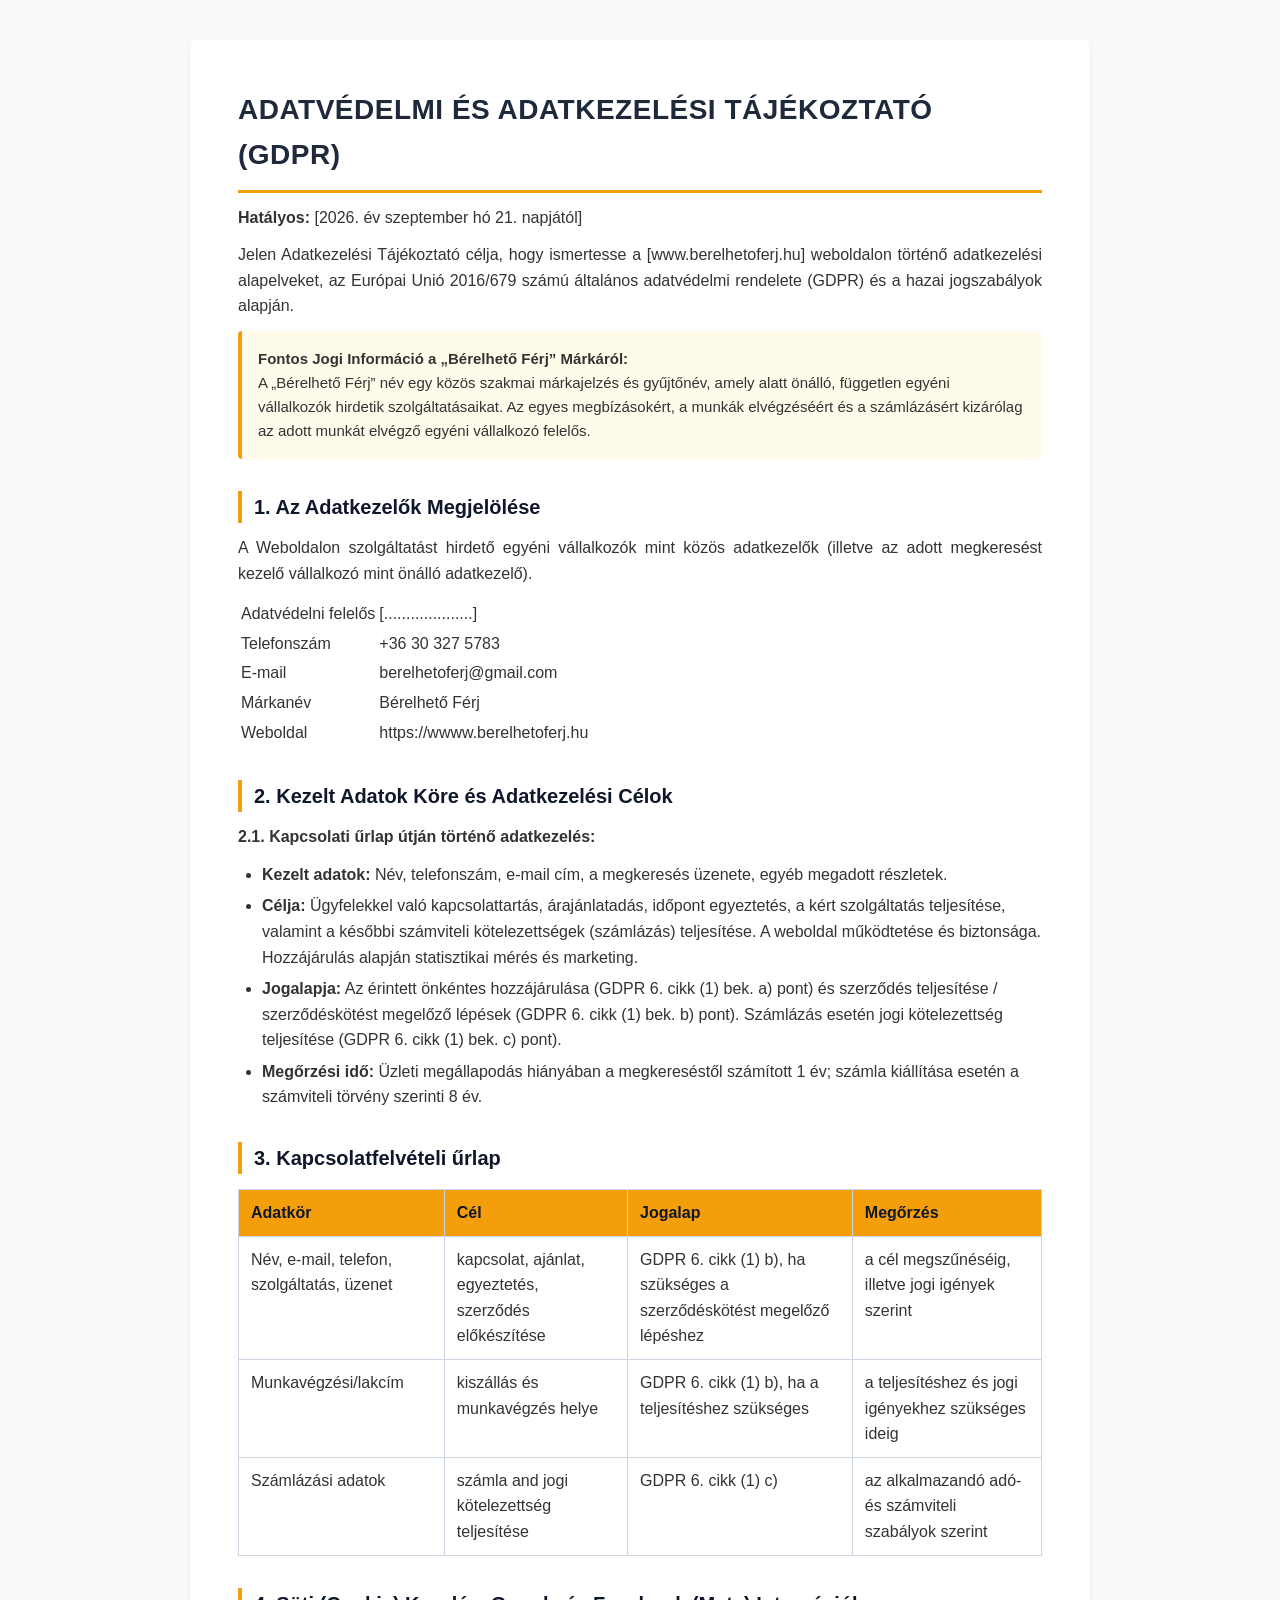
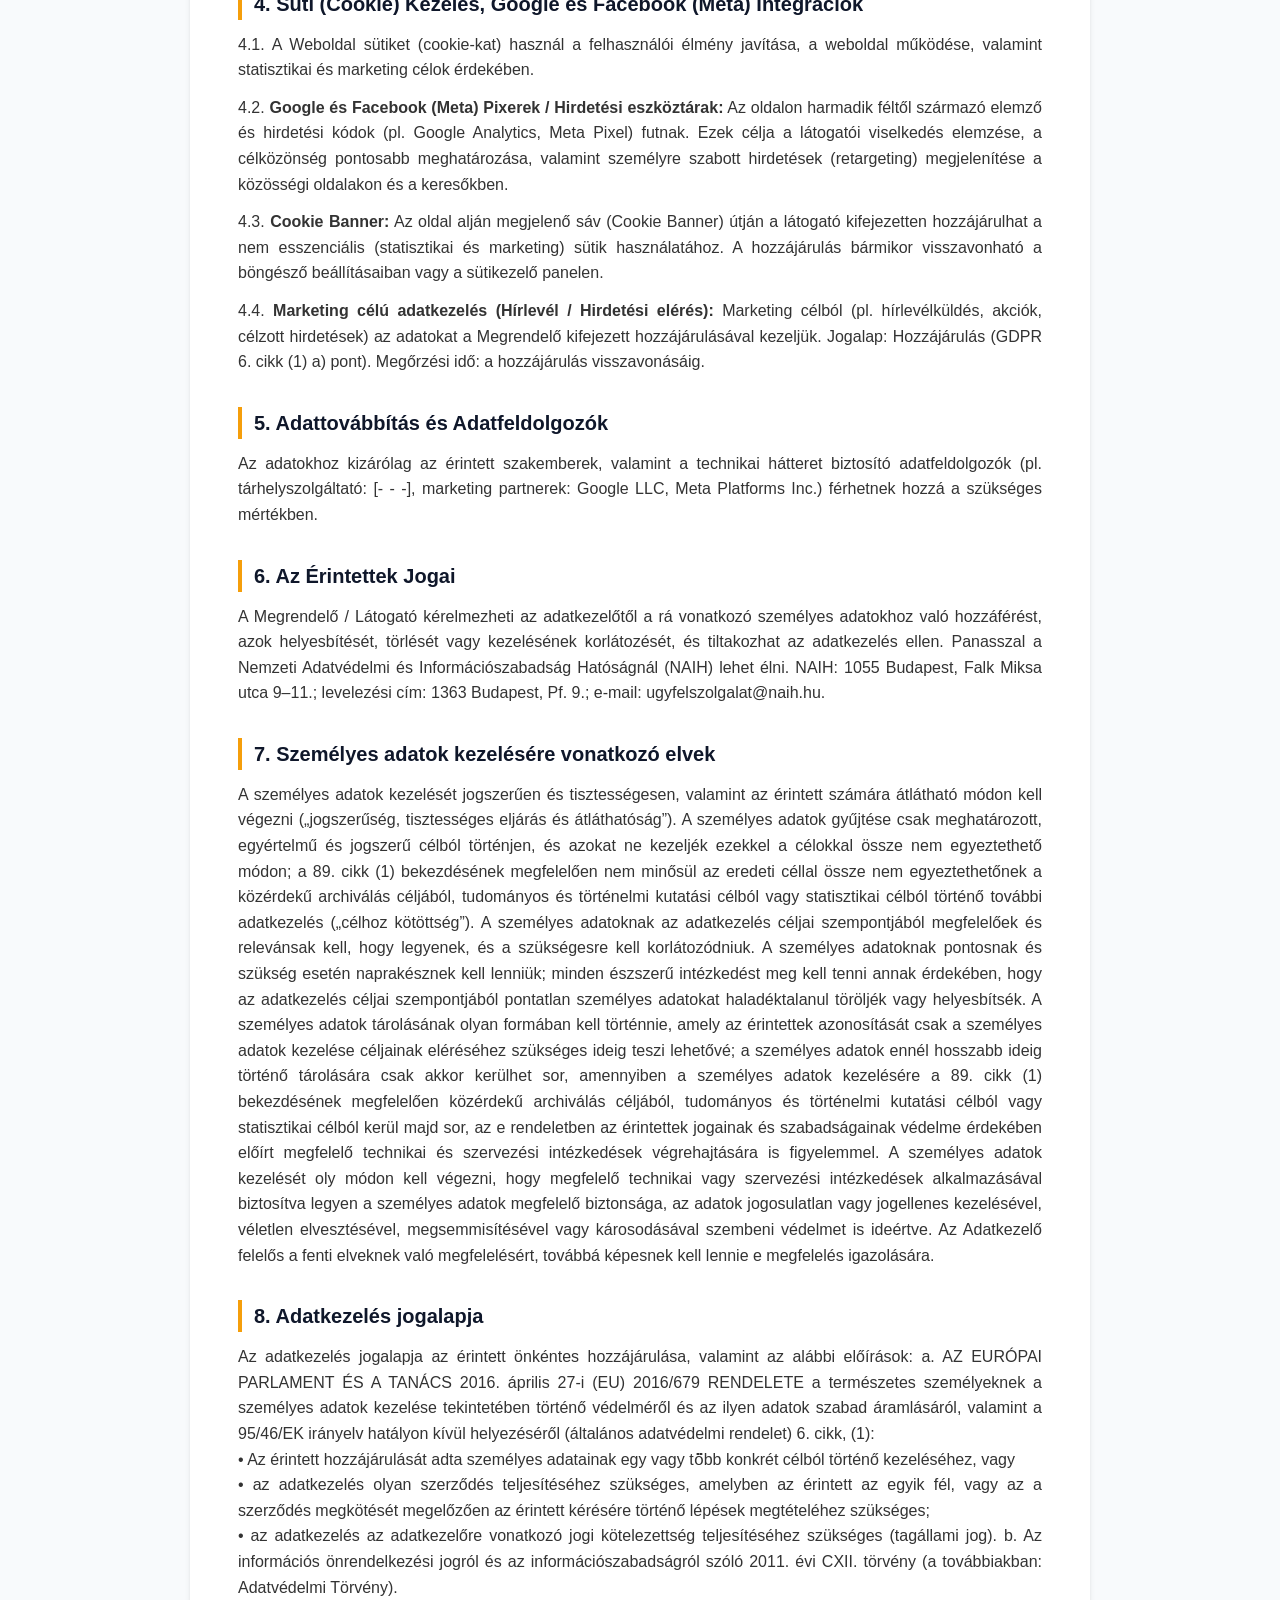
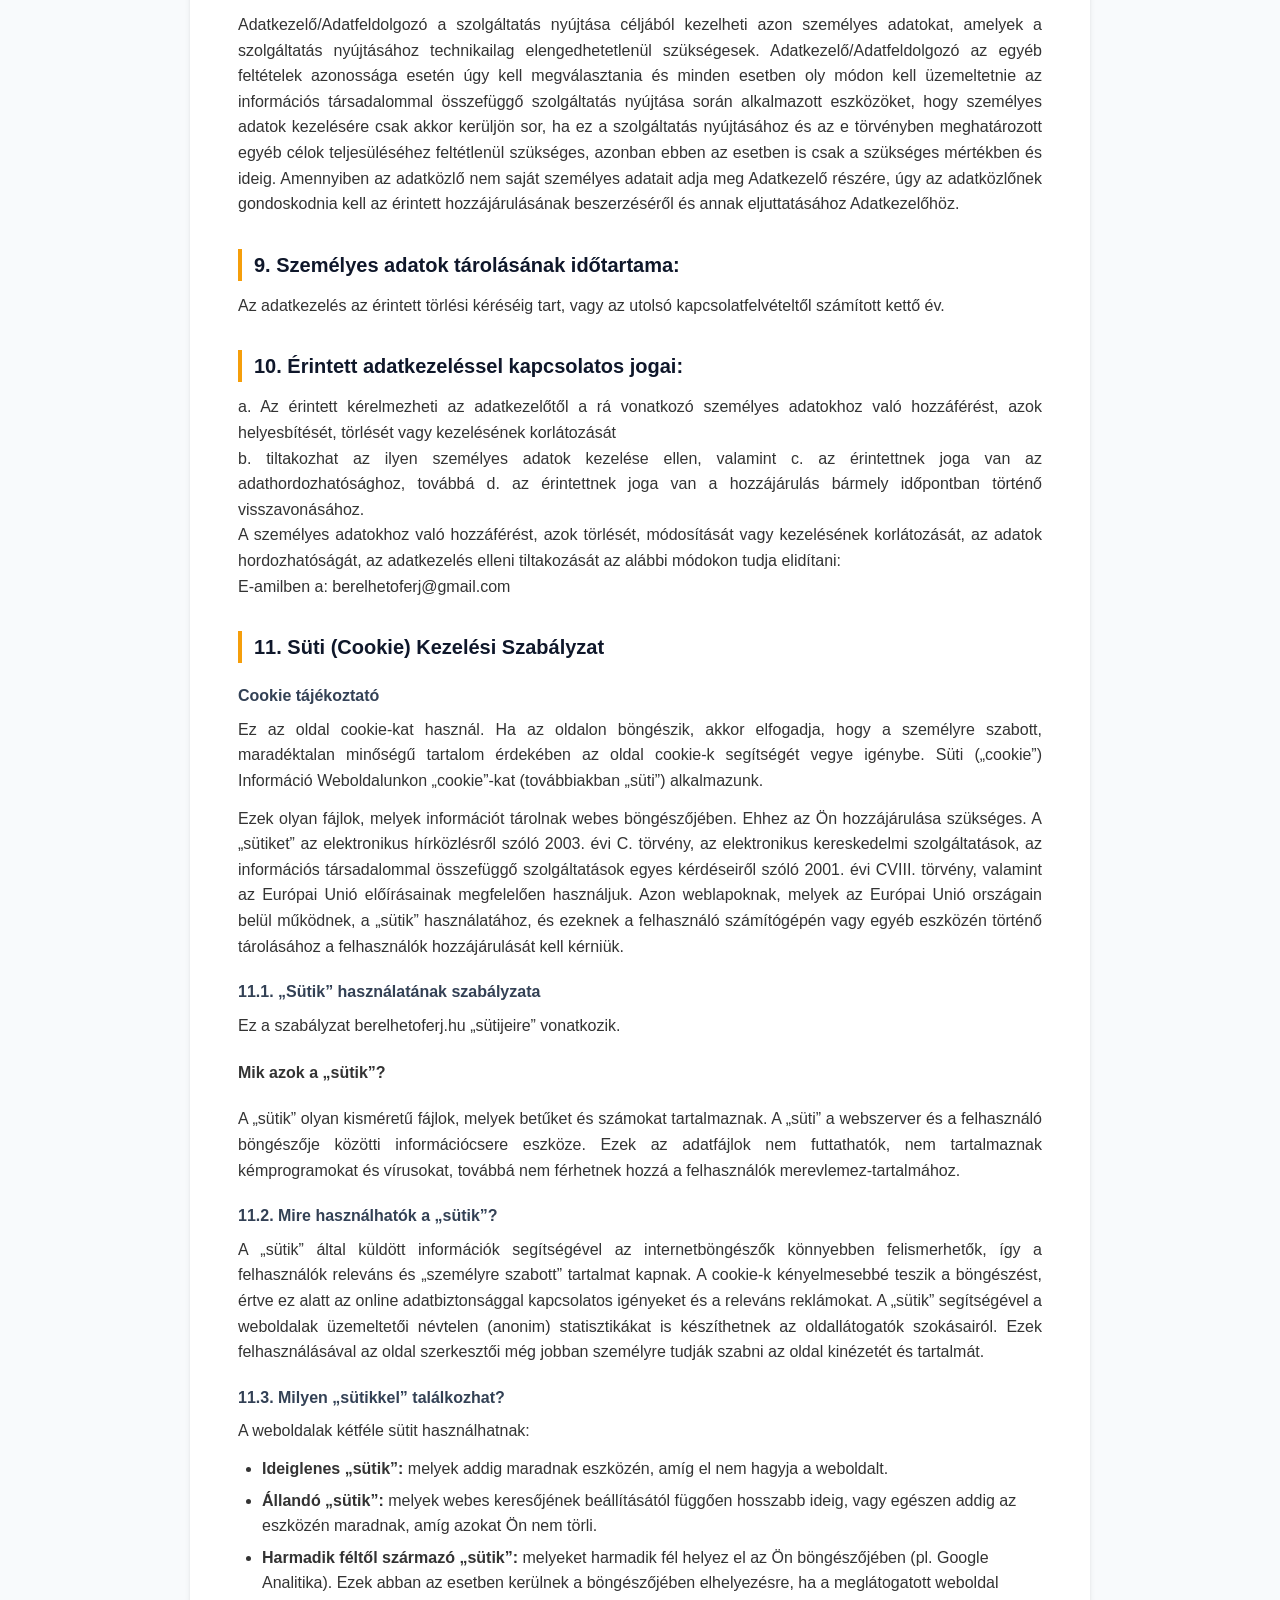
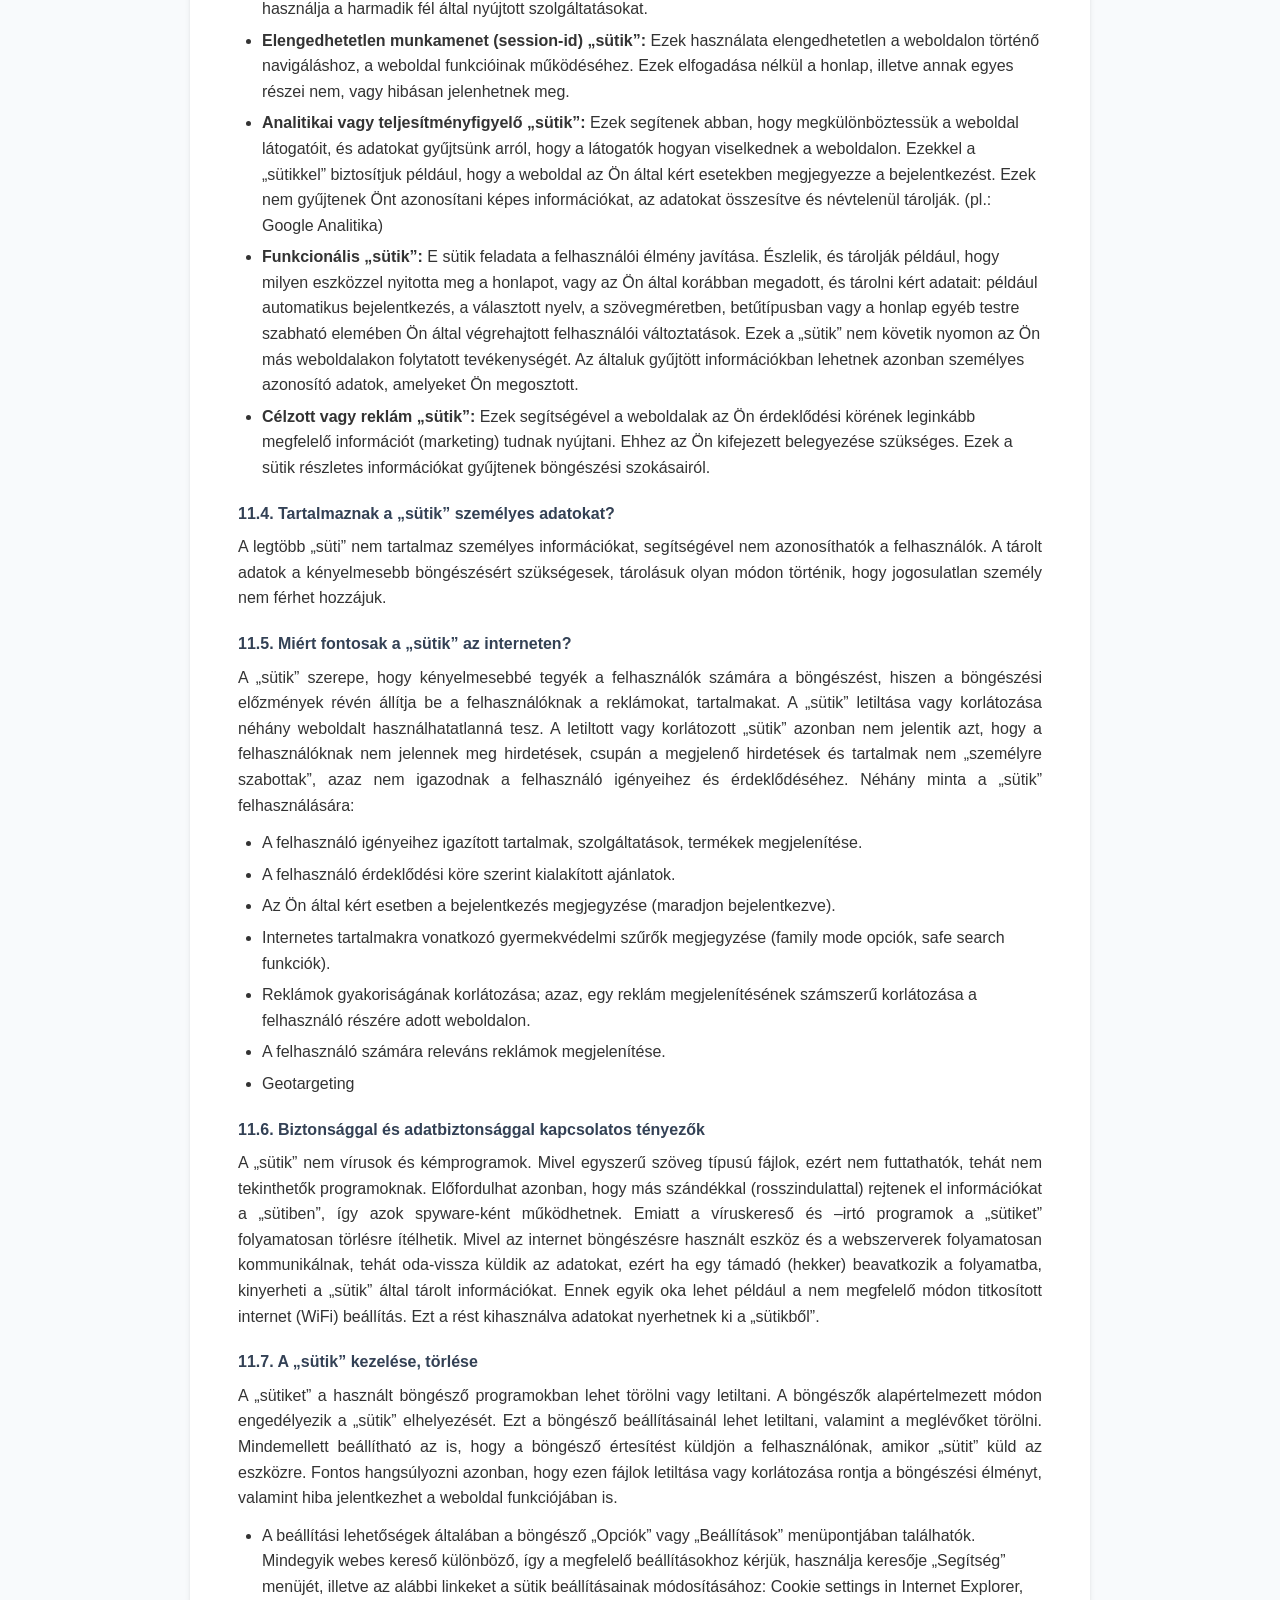
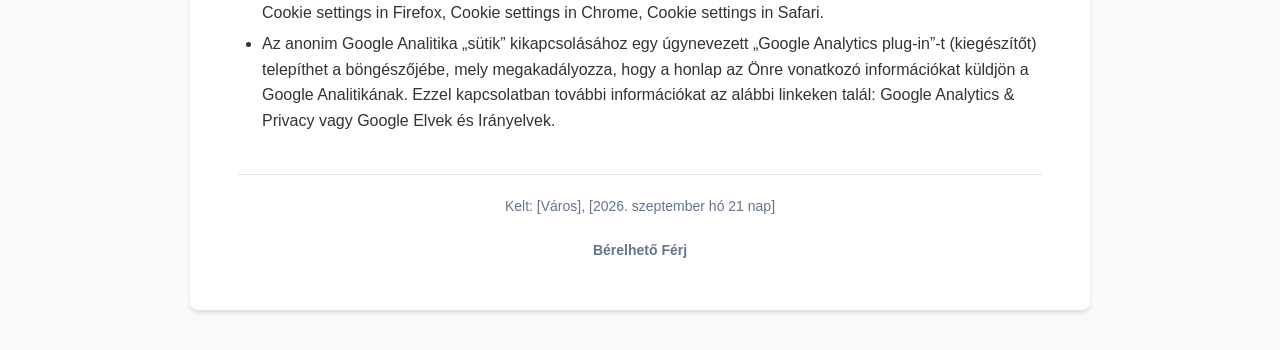
==== gdpr/gdpr_berelheto_ferj.html @ 4dc8871f "Add files via upload" ====
<!DOCTYPE html>
<html lang="hu">
<head>
    <meta charset="UTF-8">
    <meta name="viewport" content="width=device-width, initial-scale=1.0">
    <title>Adatkezelési Tájékoztató (GDPR) - Bérelhető Férj</title>
    <style>
        :root {
            --primary: #f59e0b;
            --primary-dark: #d97706;
            --text-main: #333333;
            --text-muted: #64748b;
            --bg-body: #f8fafc;
            --bg-card: #ffffff;
            --border-color: #e2e8f0;
        }
        *, *::before, *::after { box-sizing: border-box; }
        body {
            margin: 0;
            padding: 0;
            background-color: var(--bg-body);
            font-family: 'Helvetica Neue', Helvetica, Arial, sans-serif;
            color: var(--text-main);
            line-height: 1.6;
            font-size: 16px;
        }
        .container {
            max-width: 900px;
            margin: 40px auto;
            background: var(--bg-card);
            padding: 48px;
            border-radius: 8px;
            box-shadow: 0 4px 6px -1px rgba(0, 0, 0, 0.1), 0 2px 4px -1px rgba(0, 0, 0, 0.06);
        }

        .meta-box {
    background: #fffbeb;
    border-left: 4px solid var(--primary);
    padding: 16px;
    margin-bottom: 24px;
    border-radius: 4px;
    font-size: 15px;
}

        h1 {
            font-size: 28px;
            color: #1e293b;
            margin-top: 0;
            margin-bottom: 12px;
            text-transform: uppercase;
            letter-spacing: 0.5px;
            border-bottom: 3px solid var(--primary);
            padding-bottom: 12px;
        }
        h2 {
            font-size: 20px;
            color: #0f172a;
            margin-top: 32px;
            margin-bottom: 12px;
            border-left: 4px solid var(--primary);
            padding-left: 12px;
        }
        h3 { font-size: 16px; color: #334155; margin-top: 20px; margin-bottom: 8px; }
        p { margin: 0 0 12px 0; text-align: justify; }
        ul { margin: 0 0 16px 0; padding-left: 24px; }
        li { margin-bottom: 6px; }

  table.custom-table {
    width: 100%;
    border-collapse: collapse;
    font-family: sans-serif;
    margin-top: 15px;
  }
  table.custom-table th, 
  table.custom-table td {
    border: 1px solid #cbd5e1;
    padding: 10px 12px;
    text-align: left;
    vertical-align: top;
  }
  table.custom-table th {
    background-color: #f59e0b;
    color: #0f172a; /* Sötét szöveg a jó olvashatóságért */
    font-weight: bold;
  }


        .footer-note {
            margin-top: 40px;
            padding-top: 20px;
            border-top: 1px solid var(--border-color);
            text-align: center;
            font-size: 14px;
            color: var(--text-muted);
        }
        @media (max-width: 768px) {
            .container { margin: 0; padding: 20px; border-radius: 0; box-shadow: none; }
            h1 { font-size: 22px; }
            h2 { font-size: 18px; }
        }
    </style>
</head>
<body>

    <div class="container" contenteditable="true">
        <h1>ADATVÉDELMI ÉS ADATKEZELÉSI TÁJÉKOZTATÓ (GDPR)</h1>
        <p><strong>Hatályos:</strong> [2026. év szeptember hó 21. napjától]</p>
        <p>Jelen Adatkezelési Tájékoztató célja, hogy ismertesse a <span>[www.berelhetoferj.hu]</span> weboldalon történő adatkezelési alapelveket, az Európai Unió 2016/679 számú általános adatvédelmi rendelete (GDPR) és a hazai jogszabályok alapján.</p>

        <div class="meta-box">
            <strong>Fontos Jogi Információ a „Bérelhető Férj” Márkáról:</strong><br>
            A „Bérelhető Férj” név egy közös szakmai márkajelzés és gyűjtőnév, amely alatt önálló, független egyéni vállalkozók hirdetik szolgáltatásaikat. Az egyes megbízásokért, a munkák elvégzéséért és a számlázásért kizárólag az adott munkát elvégző egyéni vállalkozó felelős.
        </div>

        <h2>1. Az Adatkezelők Megjelölése</h2>
        <p>A Weboldalon szolgáltatást hirdető egyéni vállalkozók mint közös adatkezelők (illetve az adott megkeresést kezelő vállalkozó mint önálló adatkezelő).</p>

<table>
    <tbody>
        <tr>
            <td>Adatvédelni felelős</td>
            <td>[....................]</td>
        </tr>

        <tr>
            <td>Telefonszám</td>
            <td>+36 30 327 5783</td>
        </tr>
      
        <tr>
            <td>E-mail</td>
            <td>berelhetoferj@gmail.com</td>
        </tr>

        <tr>
            <td>Márkanév</td>
            <td>Bérelhető Férj</td>
        </tr>

        <tr>
            <td>Weboldal</td>
            <td>https://wwww.berelhetoferj.hu</td>
        </tr>
    </tbody>
</table>



        <h2>2. Kezelt Adatok Köre és Adatkezelési Célok</h2>
        <p><strong>2.1. Kapcsolati űrlap útján történő adatkezelés:</strong></p>
        <ul>
            <li><strong>Kezelt adatok:</strong> Név, telefonszám, e-mail cím, a megkeresés üzenete, egyéb megadott részletek.</li>
            <li><strong>Célja:</strong> Ügyfelekkel való kapcsolattartás, árajánlatadás, időpont egyeztetés, a kért szolgáltatás teljesítése, valamint a későbbi számviteli kötelezettségek (számlázás) teljesítése. A weboldal működtetése és biztonsága.
Hozzájárulás alapján statisztikai mérés és marketing.</li>
            <li><strong>Jogalapja:</strong> Az érintett önkéntes hozzájárulása (GDPR 6. cikk (1) bek. a) pont) és szerződés teljesítése / szerződéskötést megelőző lépések (GDPR 6. cikk (1) bek. b) pont). Számlázás esetén jogi kötelezettség teljesítése (GDPR 6. cikk (1) bek. c) pont).</li>
            <li><strong>Megőrzési idő:</strong> Üzleti megállapodás hiányában a megkereséstől számított 1 év; számla kiállítása esetén a számviteli törvény szerinti 8 év.</li>
        </ul>

        <h2>3. Kapcsolatfelvételi űrlap</h2>
    <table class="custom-table">
    <thead>
        <tr>
            <th>Adatkör</th>
            <th>Cél</th>
            <th>Jogalap</th>
            <th>Megőrzés</th>
        </tr>
    </thead>
    <tbody>
        <tr>
            <td>Név, e-mail, telefon, szolgáltatás, üzenet</td>
            <td>kapcsolat, ajánlat, egyeztetés, szerződés előkészítése</td>
            <td>GDPR 6. cikk (1) b), ha szükséges a szerződéskötést megelőző lépéshez</td>
            <td>a cél megszűnéséig, illetve jogi igények szerint</td>
        </tr>
        <tr>
            <td>Munkavégzési/lakcím</td>
            <td>kiszállás és munkavégzés helye</td>
            <td>GDPR 6. cikk (1) b), ha a teljesítéshez szükséges</td>
            <td>a teljesítéshez és jogi igényekhez szükséges ideig</td>
        </tr>
        <tr>
            <td>Számlázási adatok</td>
            <td>számla and jogi kötelezettség teljesítése</td>
            <td>GDPR 6. cikk (1) c)</td>
            <td>az alkalmazandó adó- és számviteli szabályok szerint</td>
        </tr>
    </tbody>
</table>


        <h2>4. Süti (Cookie) Kezelés, Google és Facebook (Meta) Integrációk</h2>
        <p>4.1. A Weboldal sütiket (cookie-kat) használ a felhasználói élmény javítása, a weboldal működése, valamint statisztikai és marketing célok érdekében.</p>
        <p>4.2. <strong>Google és Facebook (Meta) Pixerek / Hirdetési eszköztárak:</strong> Az oldalon harmadik féltől származó elemző és hirdetési kódok (pl. Google Analytics, Meta Pixel) futnak. Ezek célja a látogatói viselkedés elemzése, a célközönség pontosabb meghatározása, valamint személyre szabott hirdetések (retargeting) megjelenítése a közösségi oldalakon és a keresőkben.</p>
        <p>4.3. <strong>Cookie Banner:</strong> Az oldal alján megjelenő sáv (Cookie Banner) útján a látogató kifejezetten hozzájárulhat a nem esszenciális (statisztikai és marketing) sütik használatához. A hozzájárulás bármikor visszavonható a böngésző beállításaiban vagy a sütikezelő panelen.</p>
        <p>4.4. <strong>Marketing célú adatkezelés (Hírlevél / Hirdetési elérés):</strong> Marketing célból (pl. hírlevélküldés, akciók, célzott hirdetések) az adatokat a Megrendelő kifejezett hozzájárulásával kezeljük. Jogalap: Hozzájárulás (GDPR 6. cikk (1) a) pont). Megőrzési idő: a hozzájárulás visszavonásáig.</p>

        <h2>5. Adattovábbítás és Adatfeldolgozók</h2>
        <p>Az adatokhoz kizárólag az érintett szakemberek, valamint a technikai hátteret biztosító adatfeldolgozók (pl. tárhelyszolgáltató: <span>[- - -]</span>, marketing partnerek: Google LLC, Meta Platforms Inc.) férhetnek hozzá a szükséges mértékben.</p>

        <h2>6. Az Érintettek Jogai</h2>
        <p>A Megrendelő / Látogató kérelmezheti az adatkezelőtől a rá vonatkozó személyes adatokhoz való hozzáférést, azok helyesbítését, törlését vagy kezelésének korlátozését, és tiltakozhat az adatkezelés ellen. Panasszal a Nemzeti Adatvédelmi és Információszabadság Hatóságnál (NAIH) lehet élni. NAIH: 1055
Budapest, Falk Miksa utca 9–11.; levelezési cím: 1363 Budapest, Pf. 9.; e-mail: ugyfelszolgalat@naih.hu.</p>
        
        <h2>7. Személyes adatok kezelésére vonatkozó elvek</h2>
        <p>A személyes adatok kezelését jogszerűen és tisztességesen, valamint az érintett számára átlátható módon kell végezni („jogszerűség, tisztességes eljárás és átláthatóság”). A személyes adatok gyűjtése csak meghatározott, egyértelmű és jogszerű célból történjen, és azokat ne kezeljék ezekkel a célokkal össze nem egyeztethető módon; a 89. cikk (1) bekezdésének megfelelően nem minősül az eredeti céllal össze nem egyeztethetőnek a közérdekű archiválás céljából, tudományos és történelmi kutatási célból vagy statisztikai célból történő további adatkezelés („célhoz kötöttség”). A személyes adatoknak az adatkezelés céljai szempontjából megfelelőek és relevánsak kell, hogy legyenek, és a szükségesre kell korlátozódniuk. A személyes adatoknak pontosnak és szükség esetén naprakésznek kell lenniük; minden észszerű intézkedést meg kell tenni annak érdekében, hogy az adatkezelés céljai szempontjából pontatlan személyes adatokat haladéktalanul töröljék vagy helyesbítsék. A személyes adatok tárolásának olyan formában kell történnie, amely az érintettek azonosítását csak a személyes adatok kezelése céljainak eléréséhez szükséges ideig teszi lehetővé; a személyes adatok ennél hosszabb ideig történő tárolására csak akkor kerülhet sor, amennyiben a személyes adatok kezelésére a 89. cikk (1) bekezdésének megfelelően közérdekű archiválás céljából, tudományos és történelmi kutatási célból vagy statisztikai célból kerül majd sor, az e rendeletben az érintettek jogainak és szabadságainak védelme érdekében előírt megfelelő technikai és szervezési intézkedések végrehajtására is figyelemmel. A személyes adatok kezelését oly módon kell végezni, hogy megfelelő technikai vagy szervezési intézkedések alkalmazásával biztosítva legyen a személyes adatok megfelelő biztonsága, az adatok jogosulatlan vagy jogellenes kezelésével, véletlen elvesztésével, megsemmisítésével vagy károsodásával szembeni védelmet is ideértve. Az Adatkezelő felelős a fenti elveknek való megfelelésért, továbbá képesnek kell lennie e megfelelés igazolására.   
        </p>

        <h2>8. Adatkezelés jogalapja</h2>
        <p>Az adatkezelés jogalapja az érintett önkéntes hozzájárulása, valamint az alábbi előírások: a. AZ EURÓPAI PARLAMENT ÉS A TANÁCS 2016. április 27-i (EU) 2016/679 RENDELETE a természetes személyeknek a személyes adatok kezelése tekintetében történő védelméről és az ilyen adatok szabad áramlásáról, valamint a 95/46/EK irányelv hatályon kívül helyezéséről (általános adatvédelmi rendelet) 6. cikk, (1):
            <br>• Az érintett hozzájárulását adta személyes adatainak egy vagy tö̈bb konkrét célból történő kezeléséhez, vagy 
            <br>• az adatkezelés olyan szerződés teljesítéséhez szükséges, amelyben az érintett az egyik fél, vagy az a szerződés megkötését megelőzően az érintett kérésére történő lépések megtételéhez szükséges; 
            <br>• az adatkezelés az adatkezelőre vonatkozó jogi kötelezettség teljesítéséhez szükséges (tagállami jog). b. Az információs önrendelkezési jogról és az információszabadságról szóló 2011. évi CXII. törvény (a továbbiakban: Adatvédelmi Törvény).
            </p>
        <p>Adatkezelő/Adatfeldolgozó a szolgáltatás nyújtása céljából kezelheti azon személyes adatokat, amelyek a szolgáltatás nyújtásához technikailag elengedhetetlenül szükségesek. Adatkezelő/Adatfeldolgozó az egyéb feltételek azonossága esetén úgy kell megválasztania és minden esetben oly módon kell üzemeltetnie az információs társadalommal összefüggő szolgáltatás nyújtása során alkalmazott eszközöket, hogy személyes adatok kezelésére csak akkor kerüljön sor, ha ez a szolgáltatás nyújtásához és az e törvényben meghatározott egyéb célok teljesüléséhez feltétlenül szükséges, azonban ebben az esetben is csak a szükséges mértékben és ideig. Amennyiben az adatközlő nem saját személyes adatait adja meg Adatkezelő részére, úgy az adatközlőnek gondoskodnia kell az érintett hozzájárulásának beszerzéséről és annak eljuttatásához Adatkezelőhöz.</p>

        <h2>9. Személyes adatok tárolásának időtartama:</h2>
        <p>Az adatkezelés az érintett törlési kéréséig tart, vagy az utolsó kapcsolatfelvételtől számított kettő év.</p>

        <h2>10. Érintett adatkezeléssel kapcsolatos jogai:</h2>
        <p>a. Az érintett kérelmezheti az adatkezelőtől a rá vonatkozó személyes adatokhoz való hozzáférést, azok helyesbítését, törlését vagy kezelésének korlátozását
            <br>
            b. tiltakozhat az ilyen személyes adatok kezelése ellen, valamint c. az érintettnek joga van az adathordozhatósághoz, továbbá d. az érintettnek joga van a hozzájárulás bármely időpontban történő visszavonásához.
            <br>
            A személyes adatokhoz való hozzáférést, azok törlését, módosítását vagy kezelésének korlátozását, az adatok hordozhatóságát, az adatkezelés elleni tiltakozását az alábbi módokon tudja elidítani:
            <br>E-amilben a: berelhetoferj@gmail.com

        </p>

        <h2>11. Süti (Cookie) Kezelési Szabályzat</h2>

<h3>Cookie tájékoztató</h3>
<p>Ez az oldal cookie-kat használ. Ha az oldalon böngészik, akkor elfogadja, hogy a személyre szabott, maradéktalan minőségű tartalom érdekében az oldal cookie-k segítségét vegye igénybe. Süti („cookie”) Információ Weboldalunkon „cookie”-kat (továbbiakban „süti”) alkalmazunk.</p>

<p>Ezek olyan fájlok, melyek információt tárolnak webes böngészőjében. Ehhez az Ön hozzájárulása szükséges. A „sütiket” az elektronikus hírközlésről szóló 2003. évi C. törvény, az elektronikus kereskedelmi szolgáltatások, az információs társadalommal összefüggő szolgáltatások egyes kérdéseiről szóló 2001. évi CVIII. törvény, valamint az Európai Unió előírásainak megfelelően használjuk. Azon weblapoknak, melyek az Európai Unió országain belül működnek, a „sütik” használatához, és ezeknek a felhasználó számítógépén vagy egyéb eszközén történő tárolásához a felhasználók hozzájárulását kell kérniük.</p>

<h3>11.1. „Sütik” használatának szabályzata</h3>
<p>Ez a szabályzat berelhetoferj.hu „sütijeire” vonatkozik.</p>

<h4>Mik azok a „sütik”?</h4>
<p>A „sütik” olyan kisméretű fájlok, melyek betűket és számokat tartalmaznak. A „süti” a webszerver és a felhasználó böngészője közötti információcsere eszköze. Ezek az adatfájlok nem futtathatók, nem tartalmaznak kémprogramokat és vírusokat, továbbá nem férhetnek hozzá a felhasználók merevlemez-tartalmához.</p>

<h3>11.2. Mire használhatók a „sütik”?</h3>
<p>A „sütik” által küldött információk segítségével az internetböngészők könnyebben felismerhetők, így a felhasználók releváns és „személyre szabott” tartalmat kapnak. A cookie-k kényelmesebbé teszik a böngészést, értve ez alatt az online adatbiztonsággal kapcsolatos igényeket és a releváns reklámokat. A „sütik” segítségével a weboldalak üzemeltetői névtelen (anonim) statisztikákat is készíthetnek az oldallátogatók szokásairól. Ezek felhasználásával az oldal szerkesztői még jobban személyre tudják szabni az oldal kinézetét és tartalmát.</p>

<h3>11.3. Milyen „sütikkel” találkozhat?</h3>
<p>A weboldalak kétféle sütit használhatnak:</p>
<ul>
    <li><strong>Ideiglenes „sütik”:</strong> melyek addig maradnak eszközén, amíg el nem hagyja a weboldalt.</li>
    <li><strong>Állandó „sütik”:</strong> melyek webes keresőjének beállításától függően hosszabb ideig, vagy egészen addig az eszközén maradnak, amíg azokat Ön nem törli.</li>
    <li><strong>Harmadik féltől származó „sütik”:</strong> melyeket harmadik fél helyez el az Ön böngészőjében (pl. Google Analitika). Ezek abban az esetben kerülnek a böngészőjében elhelyezésre, ha a meglátogatott weboldal használja a harmadik fél által nyújtott szolgáltatásokat.</li>
    <li><strong>Elengedhetetlen munkamenet (session-id) „sütik”:</strong> Ezek használata elengedhetetlen a weboldalon történő navigáláshoz, a weboldal funkcióinak működéséhez. Ezek elfogadása nélkül a honlap, illetve annak egyes részei nem, vagy hibásan jelenhetnek meg.</li>
    <li><strong>Analitikai vagy teljesítményfigyelő „sütik”:</strong> Ezek segítenek abban, hogy megkülönböztessük a weboldal látogatóit, és adatokat gyűjtsünk arról, hogy a látogatók hogyan viselkednek a weboldalon. Ezekkel a „sütikkel” biztosítjuk például, hogy a weboldal az Ön által kért esetekben megjegyezze a bejelentkezést. Ezek nem gyűjtenek Önt azonosítani képes információkat, az adatokat összesítve és névtelenül tárolják. (pl.: Google Analitika)</li>
    <li><strong>Funkcionális „sütik”:</strong> E sütik feladata a felhasználói élmény javítása. Észlelik, és tárolják például, hogy milyen eszközzel nyitotta meg a honlapot, vagy az Ön által korábban megadott, és tárolni kért adatait: például automatikus bejelentkezés, a választott nyelv, a szövegméretben, betűtípusban vagy a honlap egyéb testre szabható elemében Ön által végrehajtott felhasználói változtatások. Ezek a „sütik” nem követik nyomon az Ön más weboldalakon folytatott tevékenységét. Az általuk gyűjtött információkban lehetnek azonban személyes azonosító adatok, amelyeket Ön megosztott.</li>
    <li><strong>Célzott vagy reklám „sütik”:</strong> Ezek segítségével a weboldalak az Ön érdeklődési körének leginkább megfelelő információt (marketing) tudnak nyújtani. Ehhez az Ön kifejezett belegyezése szükséges. Ezek a sütik részletes információkat gyűjtenek böngészési szokásairól.</li>
</ul>

<h3>11.4. Tartalmaznak a „sütik” személyes adatokat?</h3>
<p>A legtöbb „süti” nem tartalmaz személyes információkat, segítségével nem azonosíthatók a felhasználók. A tárolt adatok a kényelmesebb böngészésért szükségesek, tárolásuk olyan módon történik, hogy jogosulatlan személy nem férhet hozzájuk.</p>

<h3>11.5. Miért fontosak a „sütik” az interneten?</h3>
<p>A „sütik” szerepe, hogy kényelmesebbé tegyék a felhasználók számára a böngészést, hiszen a böngészési előzmények révén állítja be a felhasználóknak a reklámokat, tartalmakat. A „sütik” letiltása vagy korlátozása néhány weboldalt használhatatlanná tesz. A letiltott vagy korlátozott „sütik” azonban nem jelentik azt, hogy a felhasználóknak nem jelennek meg hirdetések, csupán a megjelenő hirdetések és tartalmak nem „személyre szabottak”, azaz nem igazodnak a felhasználó igényeihez és érdeklődéséhez. Néhány minta a „sütik” felhasználására:</p>
<ul>
    <li>A felhasználó igényeihez igazított tartalmak, szolgáltatások, termékek megjelenítése.</li>
    <li>A felhasználó érdeklődési köre szerint kialakított ajánlatok.</li>
    <li>Az Ön által kért esetben a bejelentkezés megjegyzése (maradjon bejelentkezve).</li>
    <li>Internetes tartalmakra vonatkozó gyermekvédelmi szűrők megjegyzése (family mode opciók, safe search funkciók).</li>
    <li>Reklámok gyakoriságának korlátozása; azaz, egy reklám megjelenítésének számszerű korlátozása a felhasználó részére adott weboldalon.</li>
    <li>A felhasználó számára releváns reklámok megjelenítése.</li>
    <li>Geotargeting</li>
</ul>

<h3>11.6. Biztonsággal és adatbiztonsággal kapcsolatos tényezők</h3>
<p>A „sütik” nem vírusok és kémprogramok. Mivel egyszerű szöveg típusú fájlok, ezért nem futtathatók, tehát nem tekinthetők programoknak. Előfordulhat azonban, hogy más szándékkal (rosszindulattal) rejtenek el információkat a „sütiben”, így azok spyware-ként működhetnek. Emiatt a víruskereső és –irtó programok a „sütiket” folyamatosan törlésre ítélhetik. Mivel az internet böngészésre használt eszköz és a webszerverek folyamatosan kommunikálnak, tehát oda-vissza küldik az adatokat, ezért ha egy támadó (hekker) beavatkozik a folyamatba, kinyerheti a „sütik” által tárolt információkat. Ennek egyik oka lehet például a nem megfelelő módon titkosított internet (WiFi) beállítás. Ezt a rést kihasználva adatokat nyerhetnek ki a „sütikből”.</p>

<h3>11.7. A „sütik” kezelése, törlése</h3>
<p>A „sütiket” a használt böngésző programokban lehet törölni vagy letiltani. A böngészők alapértelmezett módon engedélyezik a „sütik” elhelyezését. Ezt a böngésző beállításainál lehet letiltani, valamint a meglévőket törölni. Mindemellett beállítható az is, hogy a böngésző értesítést küldjön a felhasználónak, amikor „sütit” küld az eszközre. Fontos hangsúlyozni azonban, hogy ezen fájlok letiltása vagy korlátozása rontja a böngészési élményt, valamint hiba jelentkezhet a weboldal funkciójában is.</p>
<ul>
    <li>A beállítási lehetőségek általában a böngésző „Opciók” vagy „Beállítások” menüpontjában találhatók. Mindegyik webes kereső különböző, így a megfelelő beállításokhoz kérjük, használja keresője „Segítség” menüjét, illetve az alábbi linkeket a sütik beállításainak módosításához: Cookie settings in Internet Explorer, Cookie settings in Firefox, Cookie settings in Chrome, Cookie settings in Safari.</li>
    <li>Az anonim Google Analitika „sütik” kikapcsolásához egy úgynevezett „Google Analytics plug-in”-t (kiegészítőt) telepíthet a böngészőjébe, mely megakadályozza, hogy a honlap az Önre vonatkozó információkat küldjön a Google Analitikának. Ezzel kapcsolatban további információkat az alábbi linkeken talál: Google Analytics & Privacy vagy Google Elvek és Irányelvek.</li>
</ul>

        <div class="footer-note">
            Kelt: <span>[Város]</span>, <span>[2026. szeptember hó 21 nap]</span><br><br>
            <strong>Bérelhető Férj</strong>
        </div>
    </div>

</body>
</html>
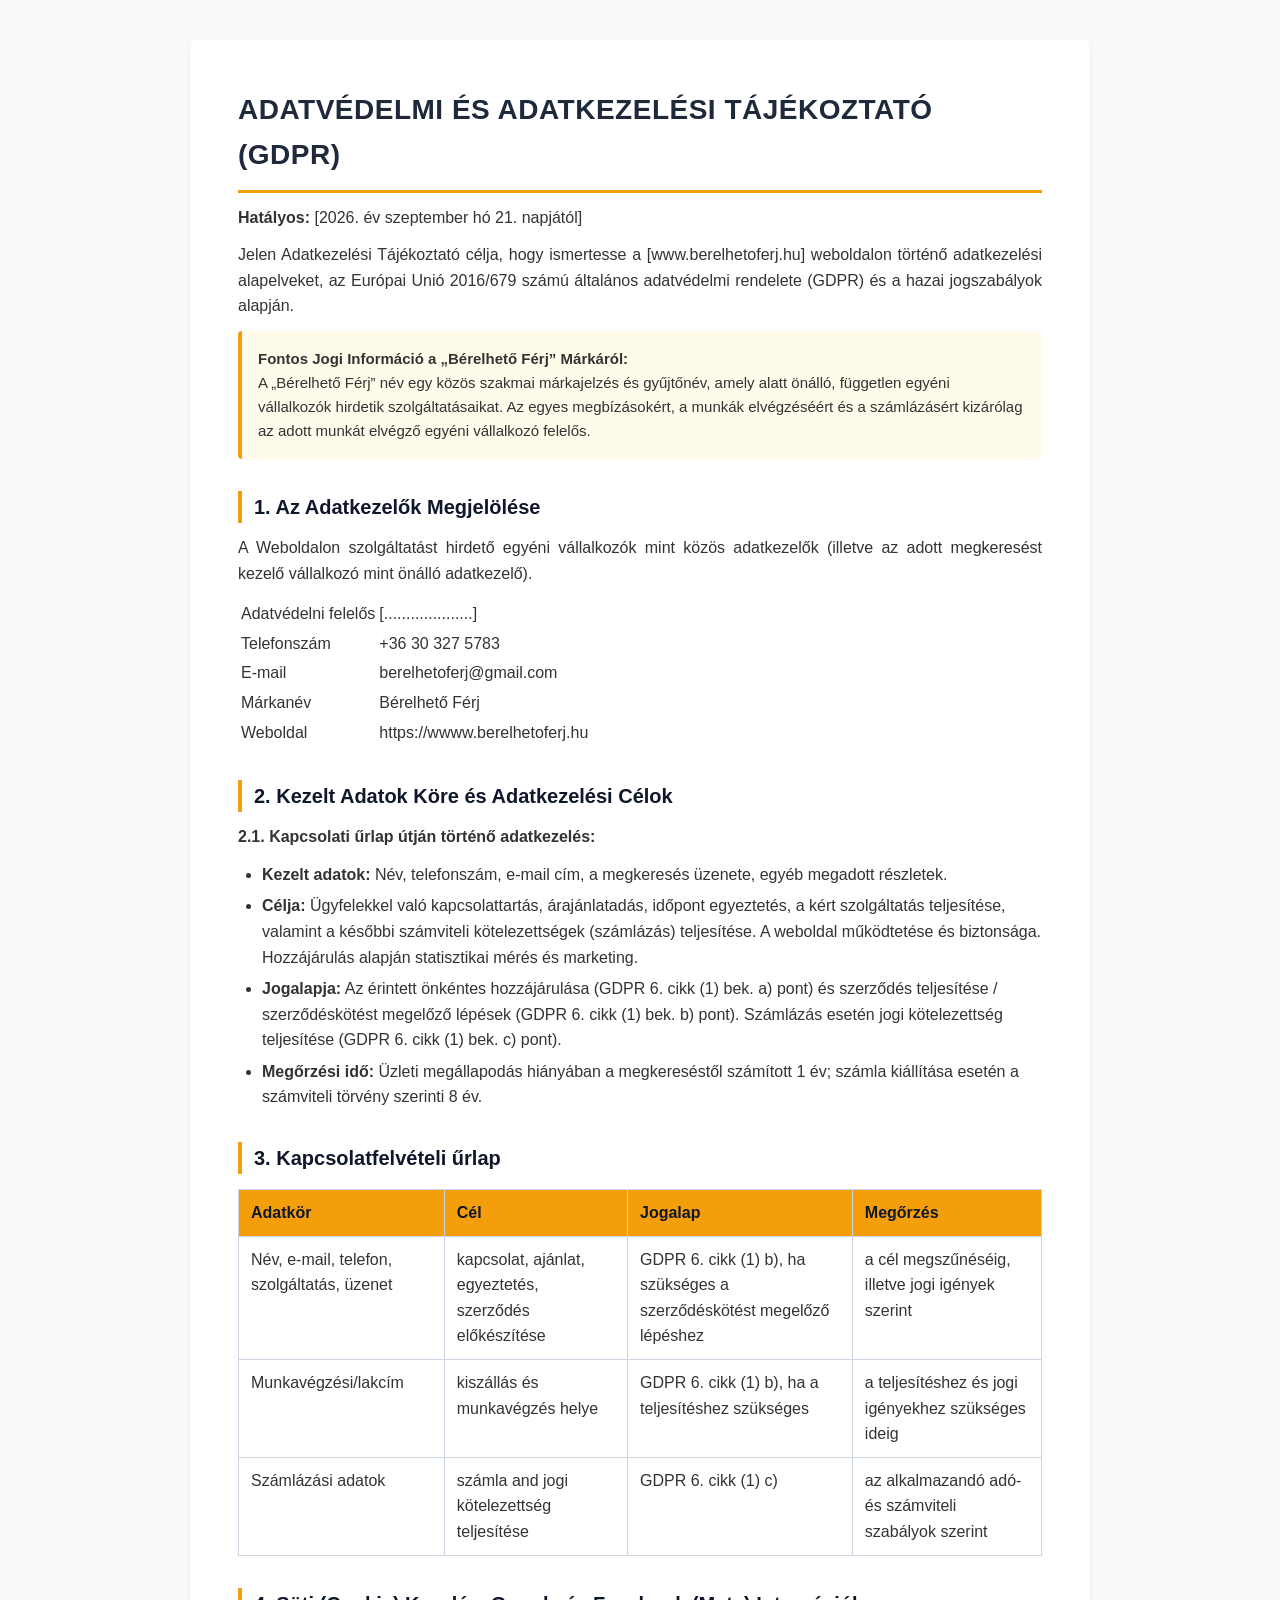
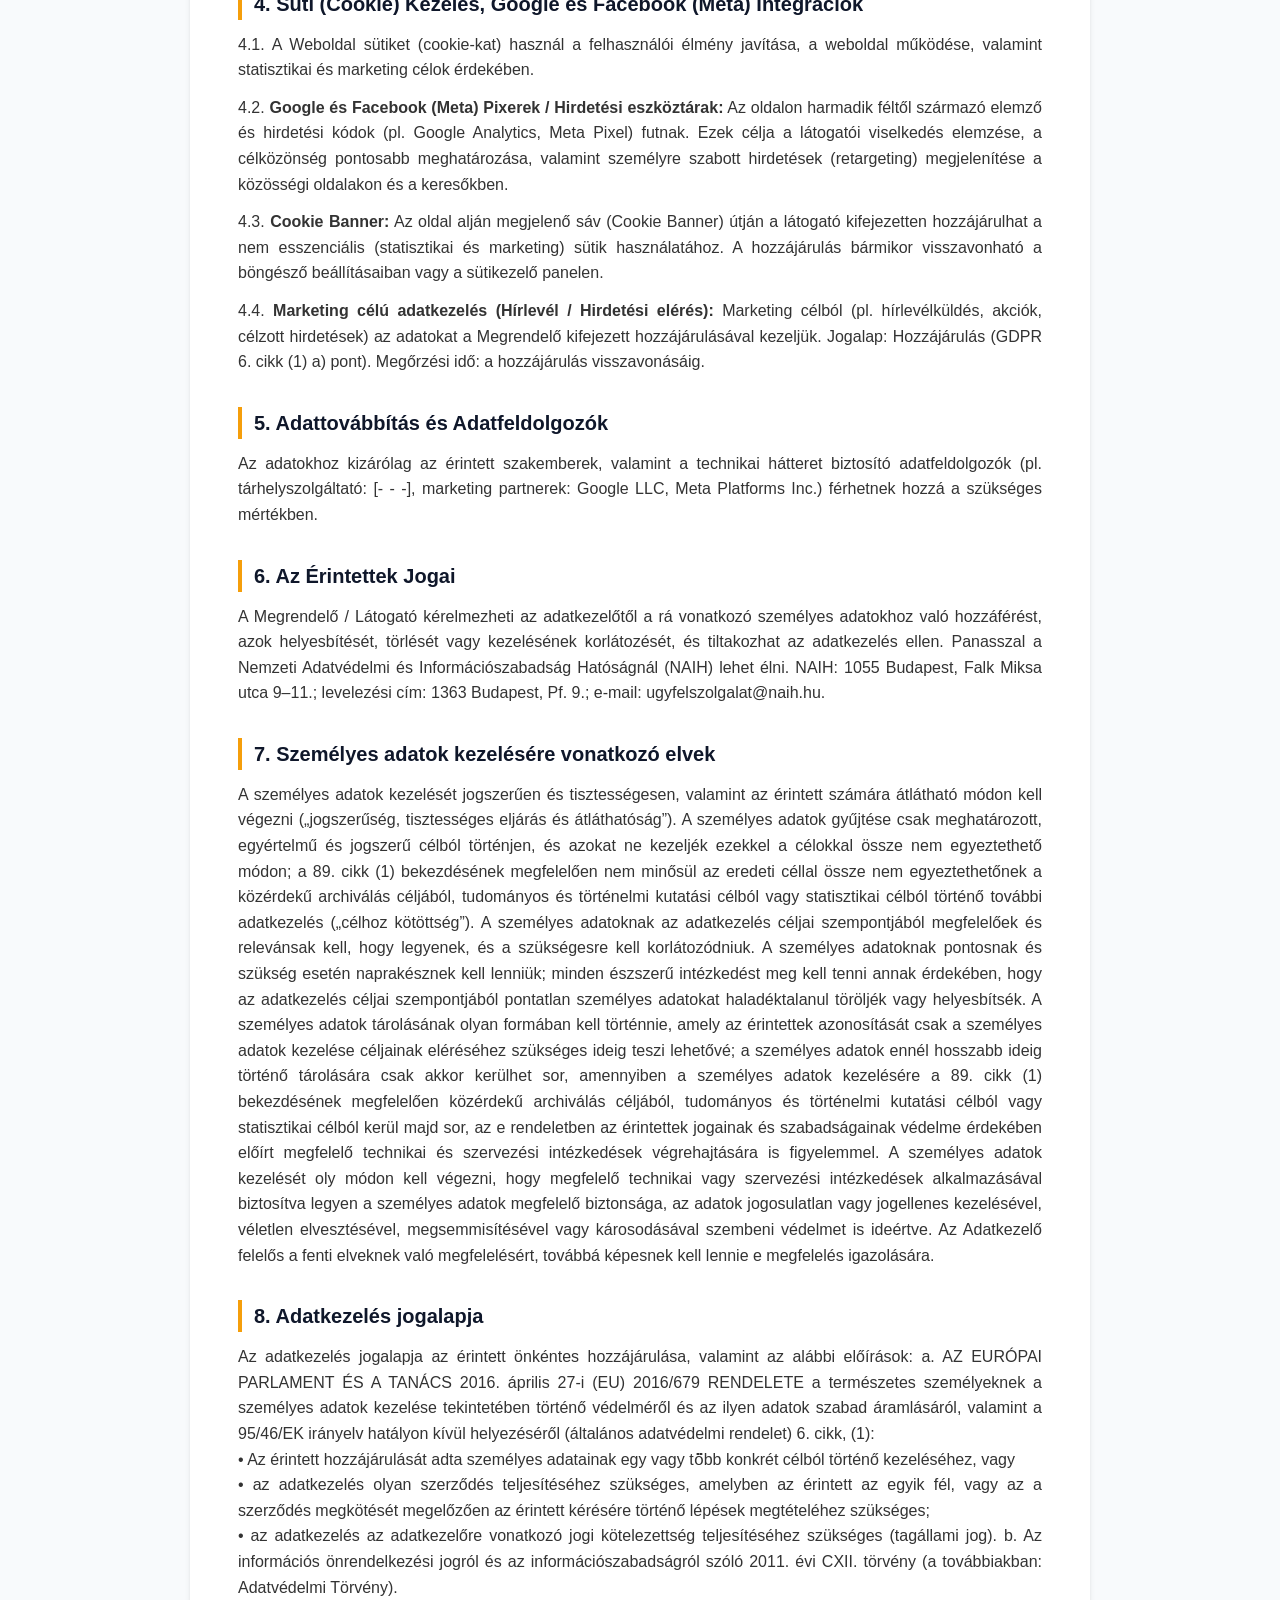
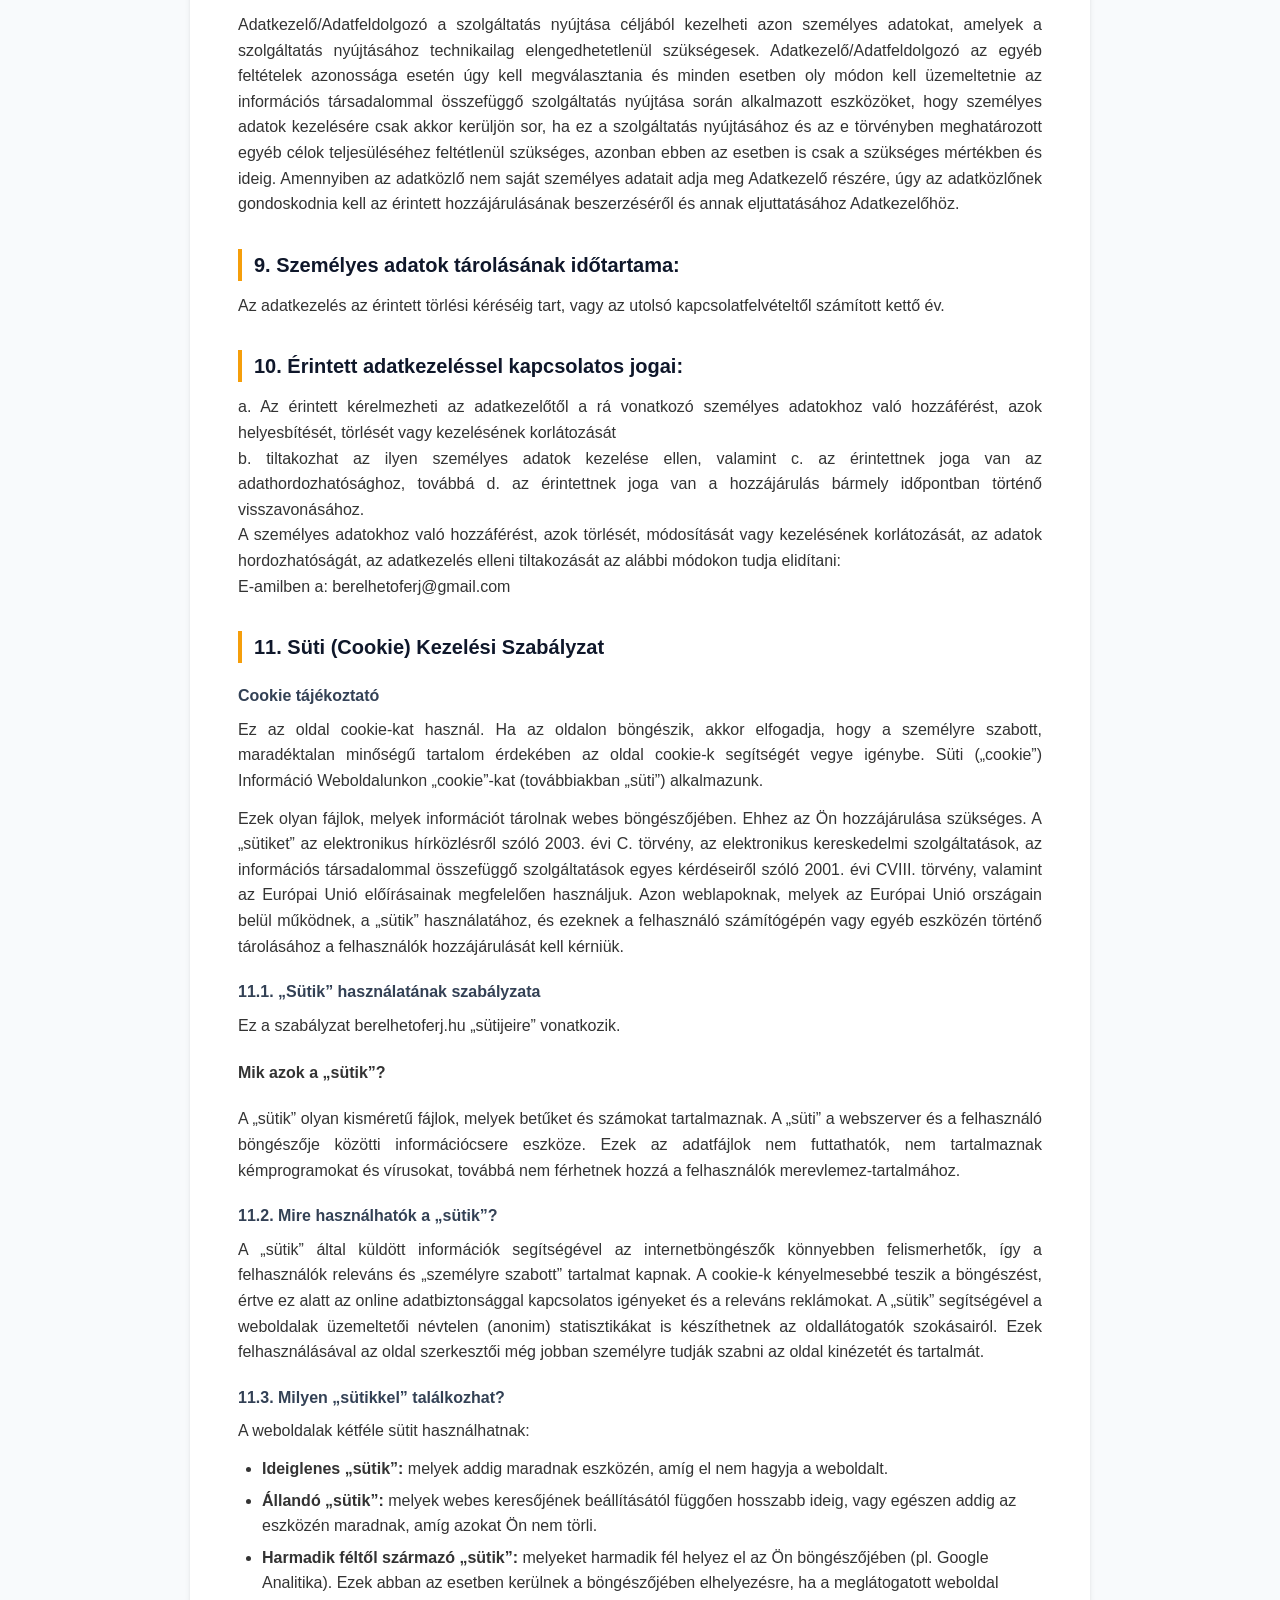
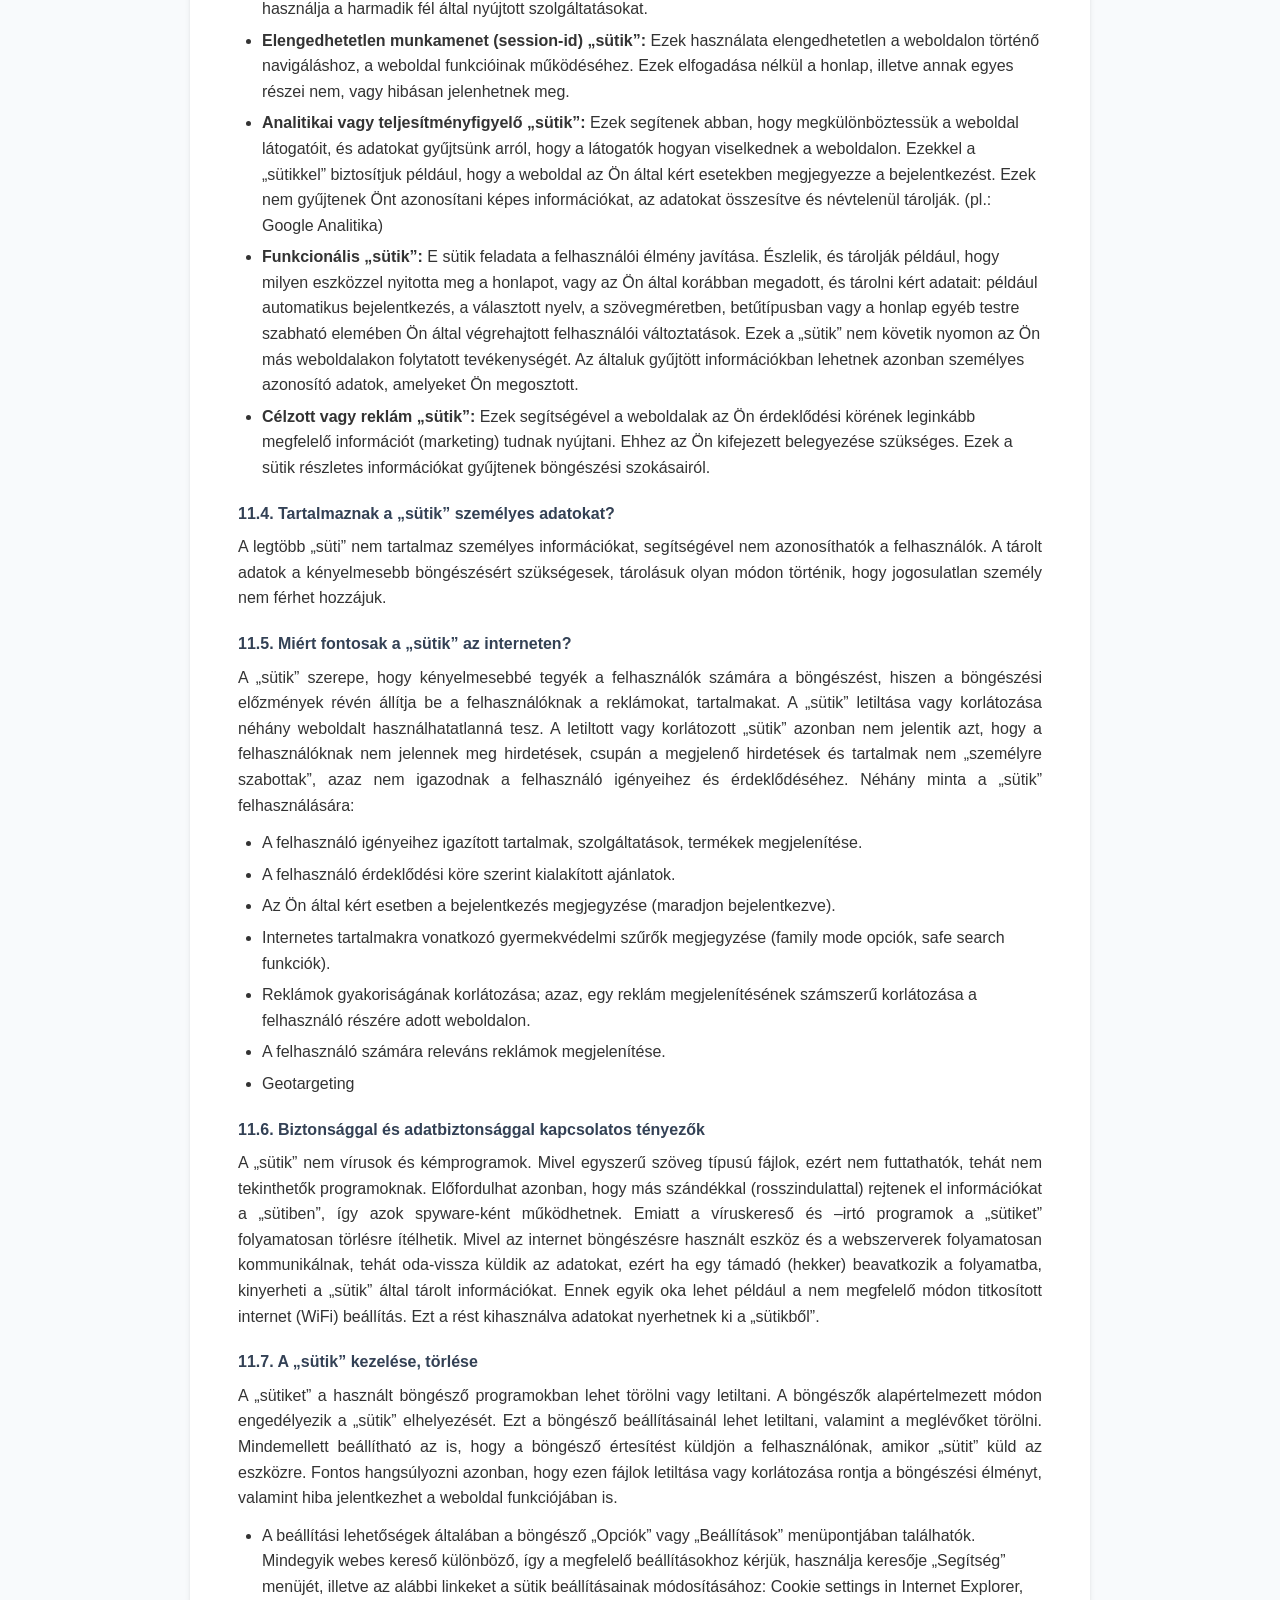
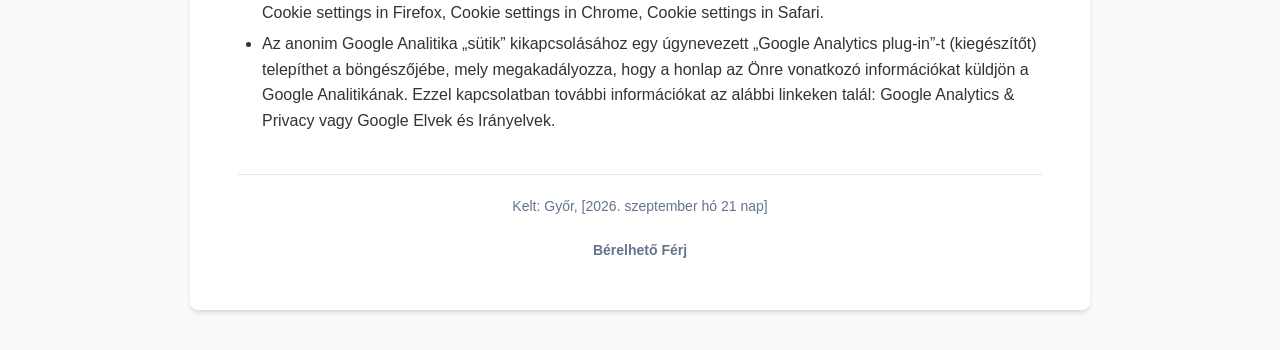
==== commit 0aeb3f89: "Update gdpr_berelheto_ferj.html" ====
--- a/gdpr/gdpr_berelheto_ferj.html
+++ b/gdpr/gdpr_berelheto_ferj.html
@@ -281,10 +281,10 @@
 </ul>
 
         <div class="footer-note">
-            Kelt: <span>[Város]</span>, <span>[2026. szeptember hó 21 nap]</span><br><br>
+            Kelt: <span>Győr</span>, <span>[2026. szeptember hó 21 nap]</span><br><br>
             <strong>Bérelhető Férj</strong>
         </div>
     </div>
 
 </body>
-</html>+</html>
